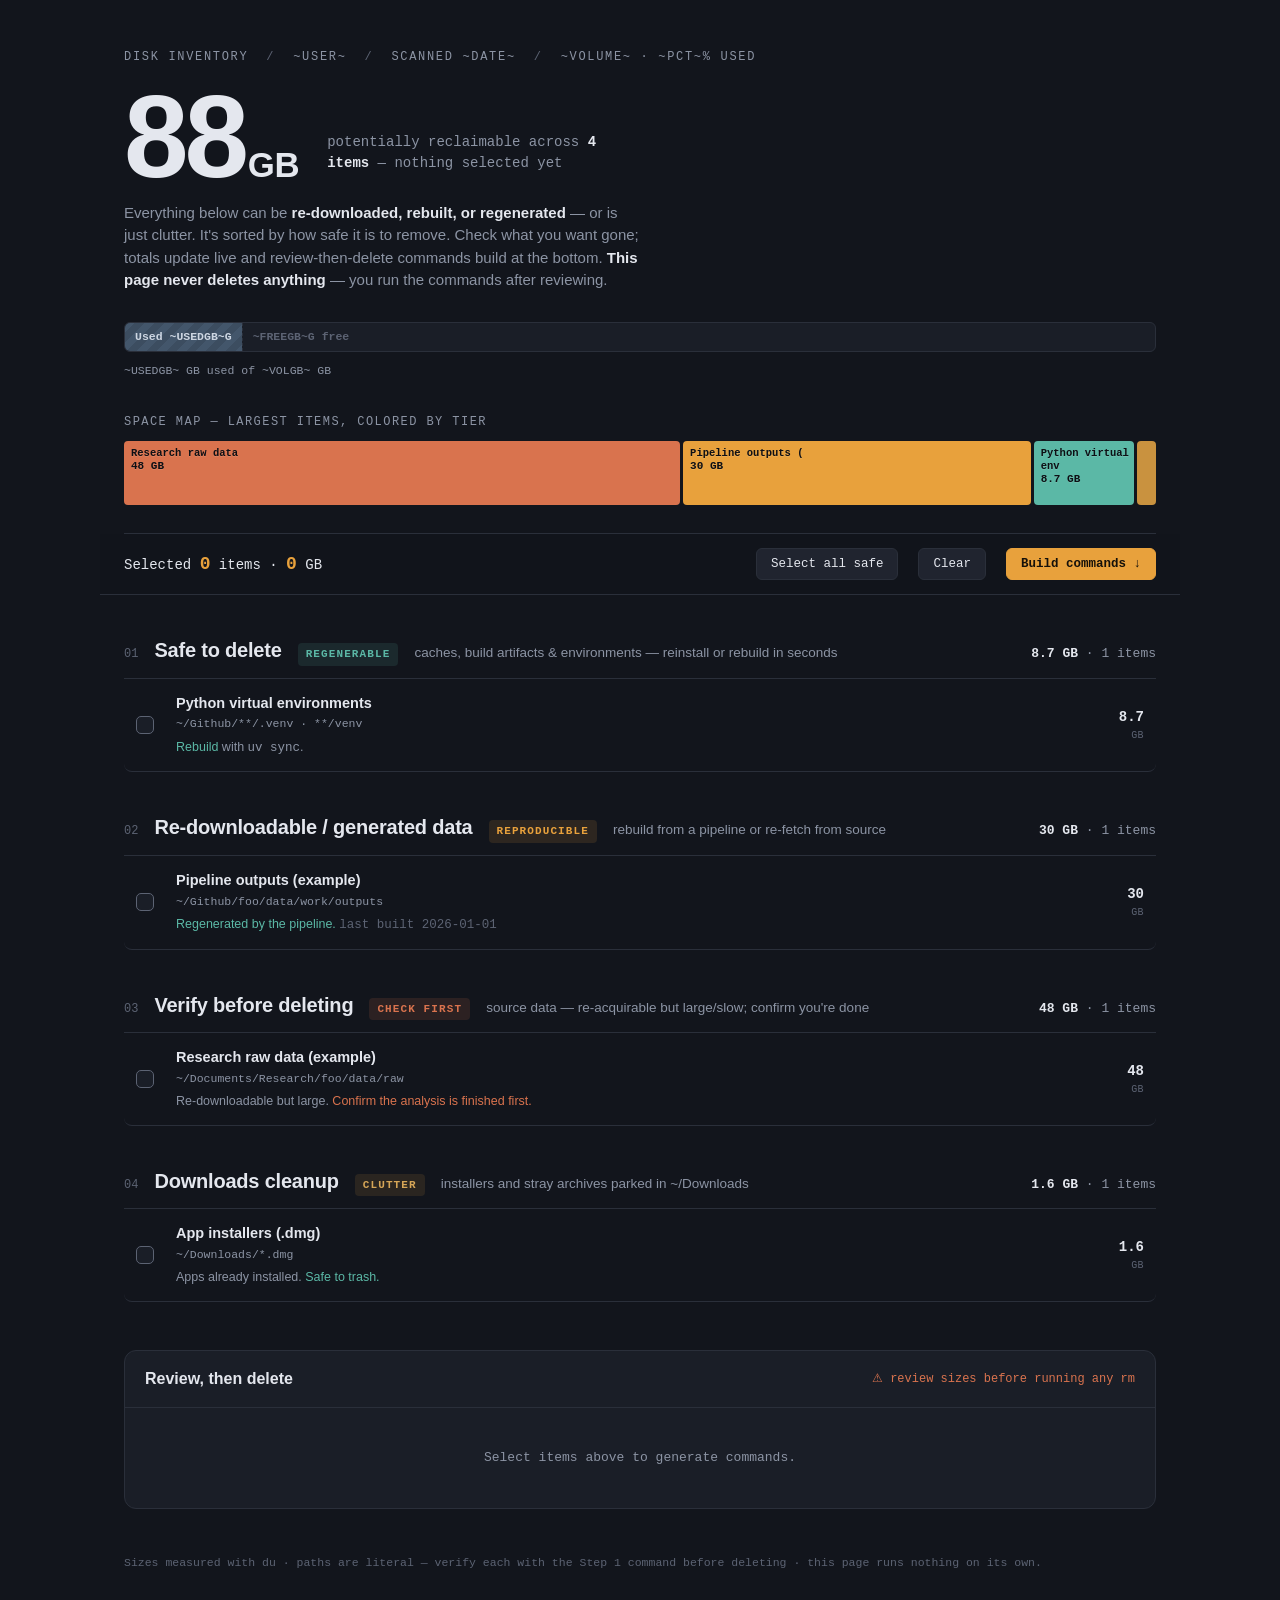
==== plugins/disk-cleanup-inventory/skills/disk-cleanup-inventory/assets/worksheet-template.html @ b8df8149 "Skills, hooks and tools for Claude Code, packaged as a plugin marketplace" ====
<!--
  DISK-CLEANUP WORKSHEET TEMPLATE
  ================================
  Publish this with the Artifact tool (drop the comment + this banner; for the
  Artifact tool also drop any <!doctype>/<html>/<head>/<body> wrapper — the host
  adds it). For a standalone ~/Downloads copy, wrap it in that skeleton instead.

  FILL IN TWO THINGS:
  1. The ITEMS array near the bottom — one object per inventoried item:
       id     unique slug
       tier   "safe" | "data" | "verify" | "downloads"
       nm     human name
       gb     size in GB (number)
       pth    path(s) shown under the name (literal, so the user can verify)
       note   one line; wrap regenerable phrasing in <span class="reborn">…</span>
              and keep-warnings in <span class="keep">…</span>; <span class="seen">date</span>
       review a read-only command to inspect it (du -sh / ls -lhS)
       del    the deletion command. For mixed folders or category-selects, make it a
              COMMENTED command (lines starting with #) so nothing runs blind.
  2. The disk-gauge + eyebrow numbers in <header> (marked FILL-IN below).

  The hero total, per-tier subtotals, space map, live selection math, and the
  copyable review/delete command blocks all derive from ITEMS automatically.
-->
<title>Disk Cleanup Inventory</title>
<style>
  :root{
    --ground:#12151C; --panel:#1A1E27; --panel-2:#20242F; --line:#2A2F3A;
    --text:#E4E7EE; --muted:#8C94A4; --faint:#5C6373;
    --amber:#E8A13C; --teal:#5BB8A6; --coral:#D9734E;
    --mono:ui-monospace,"SF Mono",Menlo,Monaco,monospace;
    --sans:-apple-system,"SF Pro Display","SF Pro Text","Helvetica Neue",Arial,sans-serif;
  }
  *{box-sizing:border-box}
  html{-webkit-text-size-adjust:100%}
  body{margin:0;background:var(--ground);color:var(--text);font-family:var(--sans);font-size:15px;line-height:1.5;overflow-x:hidden;-webkit-font-smoothing:antialiased}
  .wrap{max-width:1080px;margin:0 auto;padding:0 24px 120px}
  header{padding:48px 0 28px;border-bottom:1px solid var(--line)}
  .eyebrow{font-family:var(--mono);font-size:12px;letter-spacing:.14em;text-transform:uppercase;color:var(--muted);display:flex;flex-wrap:wrap;gap:8px 18px;align-items:center}
  .eyebrow .sep{color:var(--faint)}
  .hero{display:flex;flex-wrap:wrap;align-items:flex-end;gap:8px 28px;margin:22px 0 6px}
  .hero-num{font-size:clamp(56px,11vw,116px);font-weight:800;line-height:.86;letter-spacing:-.035em;color:var(--amber);font-variant-numeric:tabular-nums;transition:color .35s ease}
  .hero-num.idle{color:var(--text)}
  .hero-unit{font-size:.3em;font-weight:700;letter-spacing:-.01em;color:inherit;margin-left:.08em}
  .hero-cap{font-family:var(--mono);font-size:14px;color:var(--muted);padding-bottom:14px;max-width:32ch}
  .hero-cap b{color:var(--text);font-weight:600}
  .lead{color:var(--muted);max-width:62ch;margin:14px 0 0}
  .lead b{color:var(--text);font-weight:600}
  .gauge{margin:30px 0 6px}
  .gauge-bar{display:flex;height:30px;border-radius:6px;overflow:hidden;border:1px solid var(--line);background:var(--panel)}
  .gauge-seg{display:flex;align-items:center;padding:0 10px;font-family:var(--mono);font-size:11.5px;white-space:nowrap;font-weight:600}
  .seg-used{background:repeating-linear-gradient(135deg,#43566b,#43566b 7px,#3c4d60 7px,#3c4d60 14px);color:#cdd6e2}
  .seg-other{background:#2c333f;color:#aeb6c4}
  .seg-free{background:transparent;color:var(--faint);border-left:1px dashed var(--line)}
  .gauge-key{display:flex;flex-wrap:wrap;gap:6px 18px;margin-top:10px;font-family:var(--mono);font-size:11.5px;color:var(--muted)}
  .map-title{font-family:var(--mono);font-size:12px;letter-spacing:.12em;text-transform:uppercase;color:var(--muted);margin:34px 0 10px}
  .map{display:flex;gap:3px;height:64px}
  .blk{position:relative;border-radius:4px;min-width:5px;overflow:hidden;transition:transform .12s ease}
  .blk:hover{transform:translateY(-3px)}
  .blk span{position:absolute;left:7px;top:6px;font-family:var(--mono);font-size:10.5px;line-height:1.25;color:#0d0f14;font-weight:600;text-shadow:0 1px 0 rgba(255,255,255,.12)}
  .blk small{display:block;font-weight:700;font-size:11px}
  .t-safe{background:var(--teal)} .t-data{background:var(--amber)} .t-verify{background:var(--coral)} .t-downloads{background:#c9923f}
  .selbar{position:sticky;top:0;z-index:20;margin:0 -24px;padding:14px 24px;background:rgba(18,21,28,.92);backdrop-filter:blur(10px);border-bottom:1px solid var(--line);display:flex;flex-wrap:wrap;align-items:center;gap:14px 20px}
  .selbar .count{font-family:var(--mono);font-size:14px}
  .selbar .count b{color:var(--amber);font-size:18px;font-variant-numeric:tabular-nums}
  .selbar .spacer{flex:1}
  .btn{font-family:var(--mono);font-size:12.5px;background:var(--panel-2);color:var(--text);border:1px solid var(--line);padding:8px 14px;border-radius:6px;cursor:pointer;transition:border-color .15s,background .15s,color .15s}
  .btn:hover{border-color:var(--muted)}
  .btn:focus-visible{outline:2px solid var(--amber);outline-offset:2px}
  .btn.primary{background:var(--amber);color:#15110a;border-color:var(--amber);font-weight:700}
  .btn.primary:hover{background:#f0ac4d}
  .btn.ghost:hover{color:var(--coral);border-color:var(--coral)}
  section{margin-top:40px}
  .sec-head{display:flex;flex-wrap:wrap;align-items:baseline;gap:10px 16px;padding-bottom:12px;border-bottom:1px solid var(--line)}
  .sec-num{font-family:var(--mono);font-size:12px;color:var(--faint)}
  .sec-title{font-size:20px;font-weight:700;letter-spacing:-.01em}
  .sec-sub{color:var(--muted);font-size:13.5px}
  .sec-total{margin-left:auto;font-family:var(--mono);font-size:13px;color:var(--muted)}
  .sec-total b{color:var(--text)}
  .tier-tag{font-family:var(--mono);font-size:11px;text-transform:uppercase;letter-spacing:.1em;padding:3px 8px;border-radius:4px;font-weight:600}
  .tag-safe{color:var(--teal);background:rgba(91,184,166,.12)}
  .tag-data{color:var(--amber);background:rgba(232,161,60,.12)}
  .tag-verify{color:var(--coral);background:rgba(217,115,78,.13)}
  .tag-downloads{color:#d6a657;background:rgba(201,146,63,.13)}
  .row{display:grid;grid-template-columns:26px minmax(0,1fr) 120px 78px;align-items:center;gap:14px;padding:14px 12px;border-bottom:1px solid var(--line);border-radius:8px;transition:background .12s}
  .row:hover{background:var(--panel)}
  .row.on{background:rgba(232,161,60,.06)}
  .row input[type=checkbox]{appearance:none;width:18px;height:18px;border:1.5px solid var(--faint);border-radius:5px;cursor:pointer;position:relative;background:var(--panel);transition:.12s;margin:0}
  .row input:hover{border-color:var(--muted)}
  .row input:checked{background:var(--amber);border-color:var(--amber)}
  .row input:checked::after{content:"";position:absolute;left:5px;top:1px;width:5px;height:10px;border:solid #15110a;border-width:0 2px 2px 0;transform:rotate(45deg)}
  .row input:focus-visible{outline:2px solid var(--amber);outline-offset:2px}
  .cell-name{min-width:0}
  .nm{font-weight:600;font-size:14.5px}
  .pth{font-family:var(--mono);font-size:11.5px;color:var(--muted);word-break:break-all;margin-top:1px}
  .note{font-size:12.5px;color:var(--muted);margin-top:5px}
  .note .reborn{color:var(--teal)} .note .keep{color:var(--coral)} .note .seen{font-family:var(--mono);color:var(--faint)}
  .bar-wrap{height:8px;background:var(--panel-2);border-radius:5px;overflow:hidden}
  .bar{height:100%;border-radius:5px}
  .sz{font-family:var(--mono);font-size:14px;text-align:right;font-variant-numeric:tabular-nums;font-weight:600}
  .sz small{display:block;font-size:10px;color:var(--faint);font-weight:400;letter-spacing:.04em}
  .cmds{margin-top:48px;border:1px solid var(--line);border-radius:12px;background:var(--panel);overflow:hidden}
  .cmds-head{padding:16px 20px;border-bottom:1px solid var(--line);display:flex;flex-wrap:wrap;align-items:center;gap:12px}
  .cmds-head h3{margin:0;font-size:16px}
  .cmds-head .spacer{flex:1}
  .warn{font-family:var(--mono);font-size:12px;color:var(--coral);display:flex;align-items:center;gap:7px}
  .cmd-block{padding:0 20px}
  .cmd-block h4{font-family:var(--mono);font-size:11.5px;letter-spacing:.1em;text-transform:uppercase;color:var(--muted);margin:18px 0 8px;display:flex;align-items:center;gap:10px}
  .cmd-block h4 .cp{margin-left:auto}
  pre{margin:0 0 18px;background:#0d1016;border:1px solid var(--line);border-radius:8px;padding:14px 16px;overflow-x:auto;font-family:var(--mono);font-size:12.5px;line-height:1.7;color:#c9d2df}
  pre .c{color:var(--faint)} pre .rm{color:var(--coral)} pre .du{color:var(--teal)}
  .empty{padding:40px 20px;color:var(--muted);font-family:var(--mono);font-size:13px;text-align:center}
  footer{margin-top:44px;color:var(--faint);font-family:var(--mono);font-size:11.5px;line-height:1.7}
  @media(max-width:680px){
    .row{grid-template-columns:24px 1fr;grid-template-areas:"chk name" ". bar" ". sz"}
    .row .cell-chk{grid-area:chk} .row .cell-name{grid-area:name}
    .row .cell-bar{grid-area:bar;margin-top:6px} .row .cell-sz{grid-area:sz;text-align:left;margin-top:4px}
    .sz{text-align:left} .map{height:52px}
  }
  @media(prefers-reduced-motion:reduce){*{transition:none!important}}
</style>

<div class="wrap">
  <header>
    <!-- FILL-IN: eyebrow facts -->
    <div class="eyebrow">
      <span>Disk Inventory</span><span class="sep">/</span>
      <span>~USER~</span><span class="sep">/</span>
      <span>scanned ~DATE~</span><span class="sep">/</span>
      <span>~VOLUME~ · ~PCT~% used</span>
    </div>
    <div class="hero">
      <div class="hero-num idle" id="heroNum">0<span class="hero-unit">GB</span></div>
      <div class="hero-cap" id="heroCap"></div>
    </div>
    <p class="lead">Everything below can be <b>re-downloaded, rebuilt, or regenerated</b> — or is just clutter. It's sorted by how safe it is to remove. Check what you want gone; totals update live and review-then-delete commands build at the bottom. <b>This page never deletes anything</b> — you run the commands after reviewing.</p>

    <!-- FILL-IN: gauge segment flex values (proportional GB) + key text -->
    <div class="gauge">
      <div class="gauge-bar" role="img" aria-label="Disk usage">
        <div class="gauge-seg seg-used" style="flex:~USEDGB~">Used ~USEDGB~G</div>
        <div class="gauge-seg seg-free" style="flex:~FREEGB~">~FREEGB~G free</div>
      </div>
      <div class="gauge-key"><span>~USEDGB~ GB used of ~VOLGB~ GB</span></div>
    </div>

    <div class="map-title">Space map — largest items, colored by tier</div>
    <div class="map" id="map"></div>
  </header>

  <div class="selbar">
    <div class="count">Selected <b id="selCount">0</b> items · <b id="selGB">0</b> GB</div>
    <div class="spacer"></div>
    <button class="btn" id="selSafe">Select all safe</button>
    <button class="btn ghost" id="clearAll">Clear</button>
    <button class="btn primary" id="jumpCmds">Build commands ↓</button>
  </div>

  <main id="sections"></main>

  <div class="cmds" id="cmds">
    <div class="cmds-head"><h3>Review, then delete</h3><div class="spacer"></div>
      <div class="warn">⚠ review sizes before running any rm</div></div>
    <div id="cmdBody"><div class="empty">Select items above to generate commands.</div></div>
  </div>

  <footer id="foot"></footer>
</div>

<script>
/* ====== FILL IN: one object per inventoried item (see banner comment) ====== */
const ITEMS = [
  {id:"venvs", tier:"safe", nm:"Python virtual environments", gb:8.7,
   pth:"~/Github/**/.venv  ·  **/venv",
   note:'<span class="reborn">Rebuild</span> with <code>uv sync</code>.',
   review:'find ~/Github \\( -name .venv -o -name venv \\) -type d -prune -exec du -sh {} +',
   del:'rm -rf ~/Github/a/.venv ~/Github/b/.venv   # explicit paths, exclude active projects'},
  {id:"example-data", tier:"data", nm:"Pipeline outputs (example)", gb:30,
   pth:"~/Github/foo/data/work/outputs",
   note:'<span class="reborn">Regenerated by the pipeline.</span> <span class="seen">last built 2026-01-01</span>',
   review:'du -sh ~/Github/foo/data/work/outputs',
   del:'rm -rf ~/Github/foo/data/work/outputs'},
  {id:"example-verify", tier:"verify", nm:"Research raw data (example)", gb:48,
   pth:"~/Documents/Research/foo/data/raw",
   note:'Re-downloadable but large. <span class="keep">Confirm the analysis is finished first.</span>',
   review:'du -sh ~/Documents/Research/foo/data/raw',
   del:'# confirm done, then: rm -rf ~/Documents/Research/foo/data/raw'},
  {id:"example-dl", tier:"downloads", nm:"App installers (.dmg)", gb:1.6,
   pth:"~/Downloads/*.dmg",
   note:'Apps already installed. <span class="reborn">Safe to trash.</span>',
   review:'ls -lhS ~/Downloads/*.dmg',
   del:'rm -f ~/Downloads/*.dmg'},
];
/* ========================================================================== */

const TIERS = {
  safe:     {n:"01", title:"Safe to delete", sub:"caches, build artifacts & environments — reinstall or rebuild in seconds", tag:"regenerable"},
  data:     {n:"02", title:"Re-downloadable / generated data", sub:"rebuild from a pipeline or re-fetch from source", tag:"reproducible"},
  verify:   {n:"03", title:"Verify before deleting", sub:"source data — re-acquirable but large/slow; confirm you're done", tag:"check first"},
  downloads:{n:"04", title:"Downloads cleanup", sub:"installers and stray archives parked in ~/Downloads", tag:"clutter"},
};

const fmt = g => g>=10 ? Math.round(g) : (Math.round(g*10)/10);
const TOTAL = ITEMS.reduce((s,i)=>s+i.gb,0);

(()=>{ const map=document.getElementById('map');
  const top=[...ITEMS].sort((a,b)=>b.gb-a.gb).slice(0,9);
  top.forEach(i=>{ const d=document.createElement('div'); d.className='blk t-'+i.tier; d.style.flex=i.gb;
    d.title=i.nm+' — '+fmt(i.gb)+' GB';
    d.innerHTML=i.gb>Math.max(...top.map(x=>x.gb))*0.18?`<span>${i.nm.split('—')[0].trim().slice(0,18)}<small>${fmt(i.gb)} GB</small></span>`:'';
    map.appendChild(d); }); })();

const selected=new Set();
const maxGB=Math.max(...ITEMS.map(i=>i.gb));
const secWrap=document.getElementById('sections');
Object.keys(TIERS).forEach(tk=>{
  const items=ITEMS.filter(i=>i.tier===tk); if(!items.length) return;
  const t=TIERS[tk]; const subtotal=items.reduce((s,i)=>s+i.gb,0);
  const sec=document.createElement('section');
  sec.innerHTML=`<div class="sec-head"><span class="sec-num">${t.n}</span><span class="sec-title">${t.title}</span><span class="tier-tag tag-${tk}">${t.tag}</span><span class="sec-sub">${t.sub}</span><span class="sec-total"><b>${fmt(subtotal)} GB</b> · ${items.length} items</span></div>`;
  items.forEach(i=>{ const row=document.createElement('label'); row.className='row'; row.dataset.id=i.id;
    row.innerHTML=`<span class="cell-chk"><input type="checkbox" data-id="${i.id}" aria-label="Select ${i.nm}"></span>
      <span class="cell-name"><div class="nm">${i.nm}</div><div class="pth">${i.pth}</div><div class="note">${i.note}</div></span>
      <span class="cell-bar"><span class="bar-wrap"><span class="bar t-${i.tier}" style="width:${Math.max(4,i.gb/maxGB*100)}%"></span></span></span>
      <span class="cell-sz sz">${fmt(i.gb)}<small>GB</small></span>`;
    sec.appendChild(row); });
  secWrap.appendChild(sec);
});

const heroNum=document.getElementById('heroNum'),heroCap=document.getElementById('heroCap');
const selCount=document.getElementById('selCount'),selGB=document.getElementById('selGB');
function esc(s){return s.replace(/&/g,'&amp;').replace(/</g,'&lt;').replace(/>/g,'&gt;');}
function colorCmd(l){ if(l.trim().startsWith('#')) return '<span class="c">'+esc(l)+'</span>';
  return esc(l).replace(/\b(rm)\b/g,'<span class="rm">$1</span>').replace(/\b(du|ls)\b/g,'<span class="du">$1</span>'); }
function buildCmds(chosen){ const body=document.getElementById('cmdBody');
  if(!chosen.length){ body.innerHTML='<div class="empty">Select items above to generate commands.</div>'; return; }
  const review=chosen.map(i=>i.review).join('\n');
  const del=chosen.map(i=>'# '+i.nm+'\n'+i.del).join('\n\n');
  body.innerHTML=`<div class="cmd-block">
      <h4>Step 1 · review what you're about to remove <button class="btn cp" data-cp="rev">Copy</button></h4>
      <pre>${review.split('\n').map(colorCmd).join('\n')}</pre>
      <h4>Step 2 · delete — read every line first <button class="btn cp" data-cp="del">Copy</button></h4>
      <pre>${del.split('\n').map(colorCmd).join('\n')}</pre></div>`;
  body.querySelectorAll('[data-cp]').forEach(b=>b.onclick=()=>{
    const raw=chosen.map(i=> b.dataset.cp==='rev'?i.review:('# '+i.nm+'\n'+i.del)).join(b.dataset.cp==='rev'?'\n':'\n\n');
    navigator.clipboard.writeText(raw).then(()=>{const o=b.textContent;b.textContent='Copied ✓';setTimeout(()=>b.textContent=o,1400);}); });
}
function update(){
  const chosen=ITEMS.filter(i=>selected.has(i.id));
  const gb=chosen.reduce((s,i)=>s+i.gb,0);
  selCount.textContent=chosen.length; selGB.textContent=fmt(gb);
  if(chosen.length){ heroNum.classList.remove('idle'); heroNum.innerHTML=fmt(gb)+'<span class="hero-unit">GB</span>';
    heroCap.innerHTML=`selected for cleanup — <b>${chosen.length} of ${ITEMS.length} items</b>, of ${fmt(TOTAL)} GB available`; }
  else { heroNum.classList.add('idle'); heroNum.innerHTML=fmt(TOTAL)+'<span class="hero-unit">GB</span>';
    heroCap.innerHTML=`potentially reclaimable across <b>${ITEMS.length} items</b> — nothing selected yet`; }
  document.querySelectorAll('.row').forEach(r=>r.classList.toggle('on',selected.has(r.dataset.id)));
  buildCmds(chosen);
}
document.addEventListener('change',e=>{ if(e.target.matches('input[type=checkbox]')){
  const id=e.target.dataset.id; e.target.checked?selected.add(id):selected.delete(id); update(); }});
document.getElementById('selSafe').onclick=()=>{ ITEMS.filter(i=>i.tier==='safe').forEach(i=>selected.add(i.id));
  document.querySelectorAll('input[type=checkbox]').forEach(c=>{if(ITEMS.find(i=>i.id===c.dataset.id)?.tier==='safe')c.checked=true;}); update(); };
document.getElementById('clearAll').onclick=()=>{ selected.clear();
  document.querySelectorAll('input[type=checkbox]').forEach(c=>c.checked=false); update(); };
document.getElementById('jumpCmds').onclick=()=>document.getElementById('cmds').scrollIntoView({behavior:'smooth'});
document.getElementById('foot').innerHTML='Sizes measured with du · paths are literal — verify each with the Step 1 command before deleting · this page runs nothing on its own.';
update();
</script>
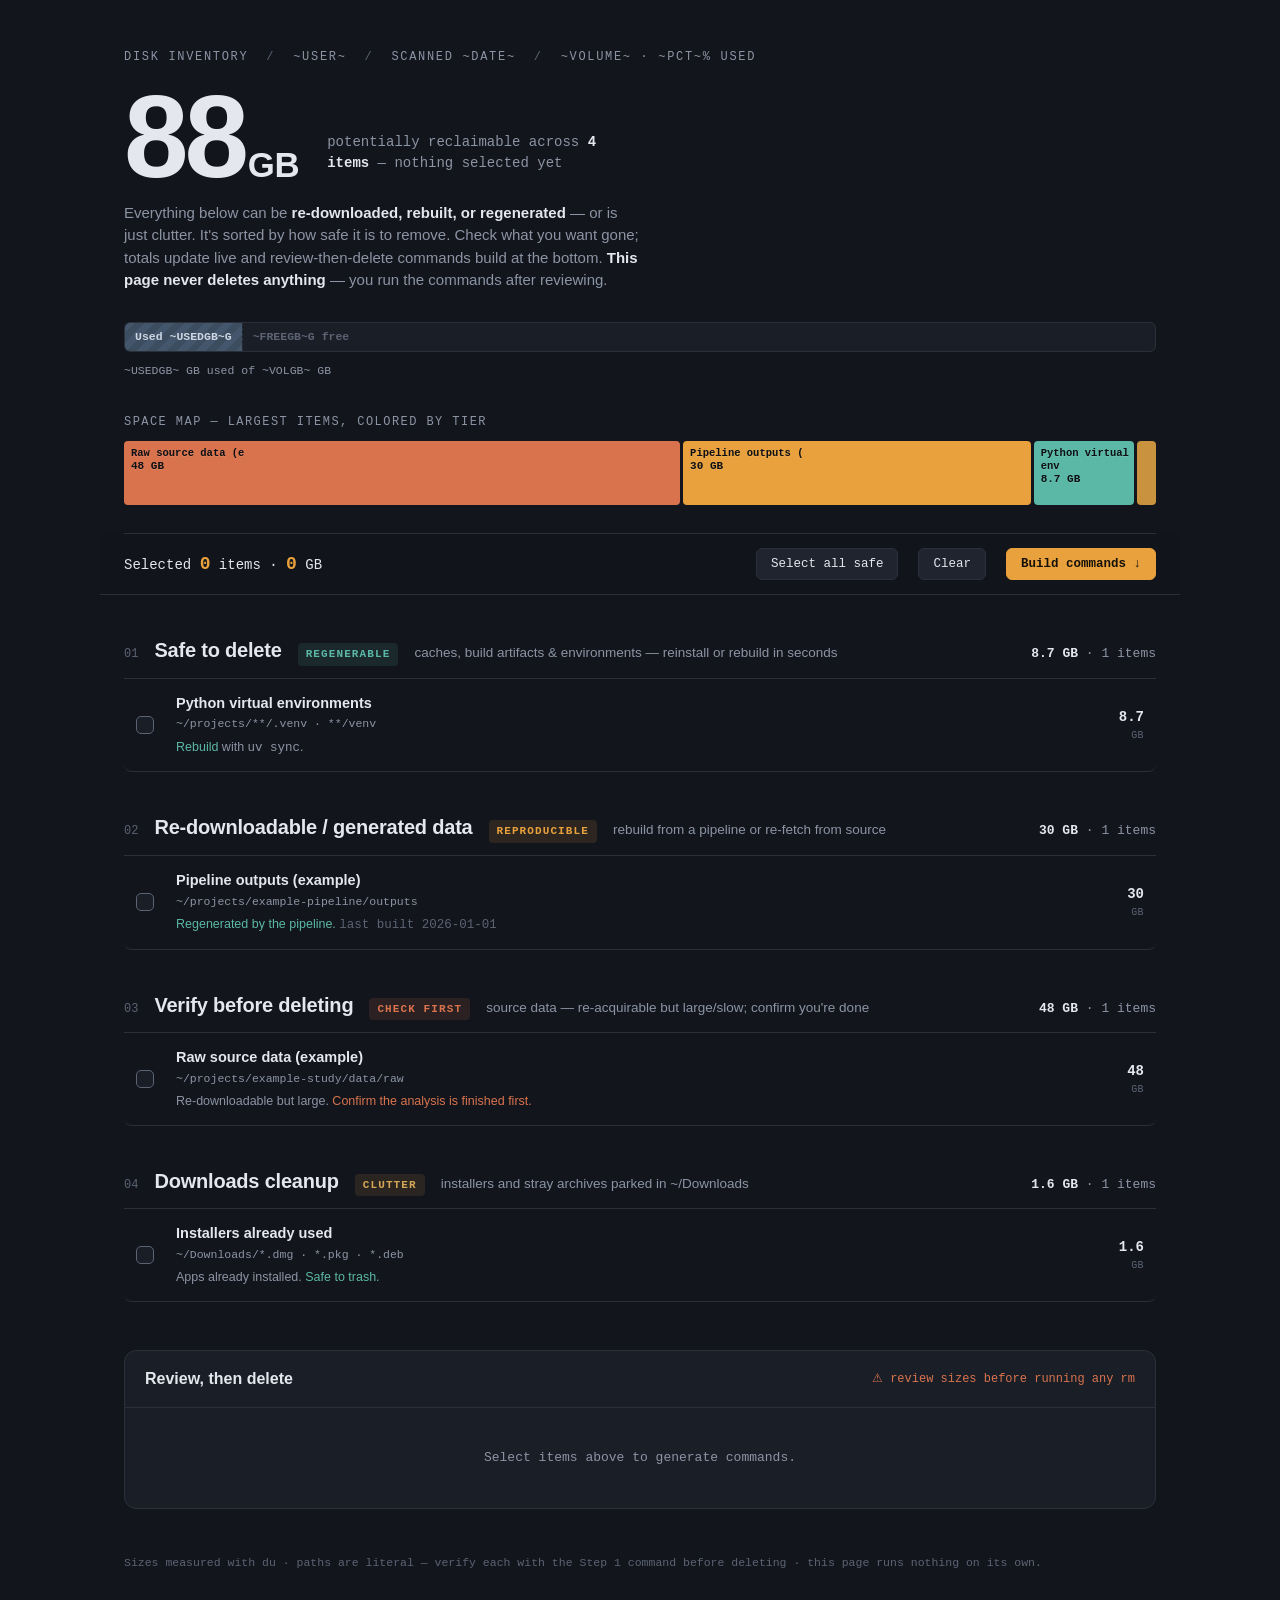
==== commit 84a61372: "claude-kit: first public commit Skills, hooks and small tools for Claude Code, packaged as a plugin " ====
--- a/plugins/disk-cleanup-inventory/skills/disk-cleanup-inventory/assets/worksheet-template.html
+++ b/plugins/disk-cleanup-inventory/skills/disk-cleanup-inventory/assets/worksheet-template.html
@@ -171,25 +171,25 @@
 /* ====== FILL IN: one object per inventoried item (see banner comment) ====== */
 const ITEMS = [
   {id:"venvs", tier:"safe", nm:"Python virtual environments", gb:8.7,
-   pth:"~/Github/**/.venv  ·  **/venv",
+   pth:"~/projects/**/.venv  ·  **/venv",
    note:'<span class="reborn">Rebuild</span> with <code>uv sync</code>.',
-   review:'find ~/Github \\( -name .venv -o -name venv \\) -type d -prune -exec du -sh {} +',
-   del:'rm -rf ~/Github/a/.venv ~/Github/b/.venv   # explicit paths, exclude active projects'},
+   review:'find ~/projects \\( -name .venv -o -name venv \\) -type d -prune -exec du -sh {} +',
+   del:'rm -rf ~/projects/app-one/.venv ~/projects/app-two/.venv   # explicit paths, exclude active projects'},
   {id:"example-data", tier:"data", nm:"Pipeline outputs (example)", gb:30,
-   pth:"~/Github/foo/data/work/outputs",
+   pth:"~/projects/example-pipeline/outputs",
    note:'<span class="reborn">Regenerated by the pipeline.</span> <span class="seen">last built 2026-01-01</span>',
-   review:'du -sh ~/Github/foo/data/work/outputs',
-   del:'rm -rf ~/Github/foo/data/work/outputs'},
-  {id:"example-verify", tier:"verify", nm:"Research raw data (example)", gb:48,
-   pth:"~/Documents/Research/foo/data/raw",
+   review:'du -sh ~/projects/example-pipeline/outputs',
+   del:'rm -rf ~/projects/example-pipeline/outputs'},
+  {id:"example-verify", tier:"verify", nm:"Raw source data (example)", gb:48,
+   pth:"~/projects/example-study/data/raw",
    note:'Re-downloadable but large. <span class="keep">Confirm the analysis is finished first.</span>',
-   review:'du -sh ~/Documents/Research/foo/data/raw',
-   del:'# confirm done, then: rm -rf ~/Documents/Research/foo/data/raw'},
-  {id:"example-dl", tier:"downloads", nm:"App installers (.dmg)", gb:1.6,
-   pth:"~/Downloads/*.dmg",
+   review:'du -sh ~/projects/example-study/data/raw',
+   del:'# confirm done, then: rm -rf ~/projects/example-study/data/raw'},
+  {id:"example-dl", tier:"downloads", nm:"Installers already used", gb:1.6,
+   pth:"~/Downloads/*.dmg  ·  *.pkg  ·  *.deb",
    note:'Apps already installed. <span class="reborn">Safe to trash.</span>',
-   review:'ls -lhS ~/Downloads/*.dmg',
-   del:'rm -f ~/Downloads/*.dmg'},
+   review:"find ~/Downloads -maxdepth 1 -type f \\( -name '*.dmg' -o -name '*.pkg' -o -name '*.deb' \\) -exec ls -lh {} +",
+   del:"find ~/Downloads -maxdepth 1 -type f \\( -name '*.dmg' -o -name '*.pkg' -o -name '*.deb' \\) -print -delete   # top level only"},
 ];
 /* ========================================================================== */
 
